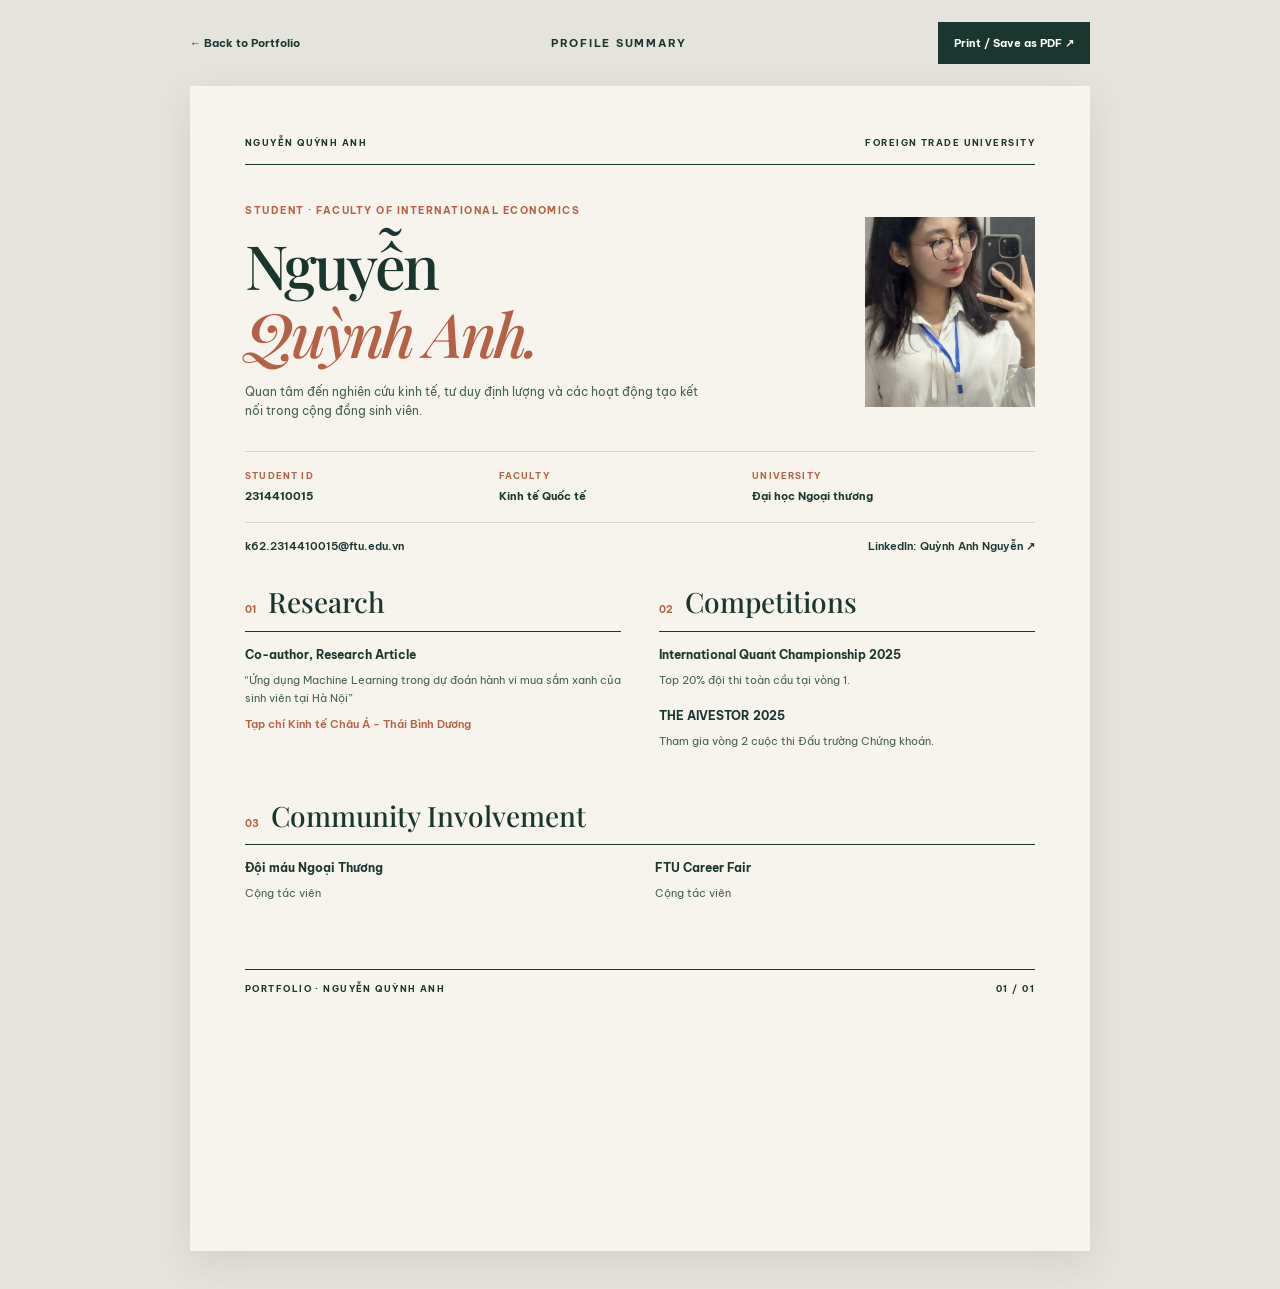
==== pages/cv.html @ eab9ea21 "Initial portfolio" ====
<!doctype html>
<html lang="vi">
  <head>
    <meta charset="UTF-8" />
    <meta name="viewport" content="width=device-width, initial-scale=1" />
    <meta name="theme-color" content="#f7f4ed" />
    <meta name="description" content="Hồ sơ tóm tắt của Nguyễn Quỳnh Anh, sinh viên Khoa Kinh tế Quốc tế, Trường Đại học Ngoại thương." />
    <title>Profile Summary — Nguyễn Quỳnh Anh</title>
    <link rel="icon" href="../assets/icons/favicon.svg" type="image/svg+xml" />
    <link rel="preconnect" href="https://fonts.googleapis.com" />
    <link rel="preconnect" href="https://fonts.gstatic.com" crossorigin />
    <link href="https://fonts.googleapis.com/css2?family=Be+Vietnam+Pro:wght@400;500;600;700&family=Playfair+Display:ital,wght@0,500;0,600;0,700;1,500;1,600&display=swap" rel="stylesheet" />
    <link rel="stylesheet" href="../assets/css/cv.css" />
  </head>
  <body>
    <header class="cv-toolbar"><a href="../index.html">← Back to Portfolio</a><span>PROFILE SUMMARY</span><button type="button" onclick="window.print()">Print / Save as PDF ↗</button></header>
    <main class="cv-sheet">
      <div class="cv-topline"><span>NGUYỄN QUỲNH ANH</span><span>FOREIGN TRADE UNIVERSITY</span></div>
      <header class="cv-header">
        <div><p class="cv-eyebrow">STUDENT · FACULTY OF INTERNATIONAL ECONOMICS</p><h1>Nguyễn<br /><em>Quỳnh Anh.</em></h1><p class="cv-summary">Quan tâm đến nghiên cứu kinh tế, tư duy định lượng và các hoạt động tạo kết nối trong cộng đồng sinh viên.</p></div>
        <img src="../assets/images/profile-portrait.jpg" alt="Chân dung Nguyễn Quỳnh Anh" width="1278" height="2560" />
      </header>
      <div class="cv-meta"><div><span>STUDENT ID</span><strong>2314410015</strong></div><div><span>FACULTY</span><strong>Kinh tế Quốc tế</strong></div><div><span>UNIVERSITY</span><strong>Đại học Ngoại thương</strong></div></div>
      <div class="cv-contact"><a href="mailto:k62.2314410015@ftu.edu.vn">k62.2314410015@ftu.edu.vn</a><a href="https://www.linkedin.com/in/qu%E1%BB%B3nh-anh-nguy%E1%BB%85n-b60a093b4/" target="_blank" rel="noopener noreferrer">LinkedIn: Quỳnh Anh Nguyễn ↗</a></div>
      <div class="cv-columns">
        <section><h2><span>01</span> Research</h2><article><h3>Co-author, Research Article</h3><p>“Ứng dụng Machine Learning trong dự đoán hành vi mua sắm xanh của sinh viên tại Hà Nội”</p><p class="cv-sub">Tạp chí Kinh tế Châu Á - Thái Bình Dương</p></article></section>
        <section><h2><span>02</span> Competitions</h2><article><h3>International Quant Championship 2025</h3><p>Top 20% đội thi toàn cầu tại vòng 1.</p></article><article><h3>THE AIVESTOR 2025</h3><p>Tham gia vòng 2 cuộc thi Đấu trường Chứng khoán.</p></article></section>
        <section class="cv-wide"><h2><span>03</span> Community Involvement</h2><div class="cv-activity-grid"><article><h3>Đội máu Ngoại Thương</h3><p>Cộng tác viên</p></article><article><h3>FTU Career Fair</h3><p>Cộng tác viên</p></article></div></section>
      </div>
      <footer class="cv-footer"><span>PORTFOLIO · NGUYỄN QUỲNH ANH</span><span>01 / 01</span></footer>
    </main>
  </body>
</html>
---- assets/css/cv.css ----
:root { --paper: #f7f4ed; --ink: #19362f; --rust: #b66145; --line: #d8d5ca; }
* { box-sizing: border-box; }
body { margin: 0; background: #e5e4dc; color: var(--ink); font-family: "Be Vietnam Pro", Arial, sans-serif; font-size: 12px; line-height: 1.65; }
a { color: inherit; text-decoration: none; }
button { font: inherit; }
button, a { cursor: pointer; }
:focus-visible { outline: 3px solid var(--rust); outline-offset: 3px; }
.cv-toolbar { display: flex; max-width: 930px; align-items: center; justify-content: space-between; gap: 20px; margin: 22px auto; padding: 0 15px; font-size: 11px; font-weight: 700; }
.cv-toolbar > span { letter-spacing: .16em; }
.cv-toolbar a:hover { color: var(--rust); }
.cv-toolbar button { border: 0; padding: 12px 16px; background: var(--ink); color: white; }
.cv-toolbar button:hover { background: var(--rust); }
.cv-sheet { width: min(100% - 30px, 900px); min-height: 1165px; margin: 0 auto 38px; padding: 50px 55px 36px; background: var(--paper); box-shadow: 0 12px 36px rgba(20,40,30,.1); }
.cv-topline, .cv-footer { display: flex; justify-content: space-between; gap: 20px; border-bottom: 1px solid var(--ink); padding-bottom: 13px; font-size: 9px; font-weight: 700; letter-spacing: .16em; }
.cv-header { display: grid; grid-template-columns: 1fr 170px; align-items: center; gap: 35px; padding: 38px 0 30px; }
.cv-eyebrow { margin: 0 0 12px; color: var(--rust); font-size: 10px; font-weight: 700; letter-spacing: .15em; }
h1, h2 { font-family: "Playfair Display", Georgia, serif; font-weight: 500; }
h1 { margin: 0; font-size: 61px; line-height: 1.1; letter-spacing: -.05em; }
h1 em { color: var(--rust); font-weight: 500; }
.cv-summary { max-width: 470px; margin: 16px 0 0; color: #456056; }
.cv-header img { width: 170px; height: 190px; object-fit: cover; object-position: center 28%; }
.cv-meta { display: grid; grid-template-columns: 1fr 1fr 1.2fr; gap: 18px; border-top: 1px solid var(--line); border-bottom: 1px solid var(--line); padding: 17px 0; }
.cv-meta div { display: flex; flex-direction: column; gap: 3px; }
.cv-meta span { color: var(--rust); font-size: 9px; font-weight: 700; letter-spacing: .13em; }
.cv-meta strong { font-size: 11px; }
.cv-contact { display: flex; justify-content: space-between; flex-wrap: wrap; gap: 8px 20px; padding-top: 14px; font-size: 11px; font-weight: 600; }
.cv-contact a:hover { color: var(--rust); }
.cv-columns { display: grid; grid-template-columns: 1fr 1fr; gap: 30px 38px; padding-top: 29px; }
.cv-columns section { min-width: 0; }
.cv-columns h2 { display: flex; align-items: baseline; gap: 12px; margin: 0 0 14px; padding-bottom: 10px; border-bottom: 1px solid var(--ink); font-size: 28px; line-height: 1.3; }
.cv-columns h2 span { color: var(--rust); font-family: "Be Vietnam Pro", Arial, sans-serif; font-size: 10px; font-weight: 700; }
.cv-columns article { margin-bottom: 18px; }
.cv-columns h3 { margin: 0 0 7px; font-size: 12px; line-height: 1.5; }
.cv-columns p { margin: 0; color: #456056; font-size: 11px; }
.cv-columns .cv-sub { margin-top: 8px; color: var(--rust); font-weight: 600; }
.cv-wide { grid-column: 1 / -1; }
.cv-activity-grid { display: grid; grid-template-columns: 1fr 1fr; gap: 30px; }
.cv-footer { margin-top: 48px; border-top: 1px solid var(--ink); border-bottom: 0; padding: 12px 0 0; }
@media (max-width: 620px) {
  .cv-toolbar > span { display: none; }
  .cv-sheet { padding: 28px 25px; }
  .cv-header { grid-template-columns: 1fr 115px; gap: 15px; }
  h1 { font-size: clamp(38px, 9vw, 55px); }
  .cv-header img { width: 115px; height: 155px; }
  .cv-meta { grid-template-columns: 1fr 1fr; }
  .cv-columns { grid-template-columns: 1fr; gap: 10px; }
  .cv-wide { grid-column: auto; }
}
@media print {
  @page { size: A4; margin: 0; }
  body { background: white; -webkit-print-color-adjust: exact; print-color-adjust: exact; }
  .cv-toolbar { display: none; }
  .cv-sheet { width: 210mm; min-height: 297mm; margin: 0; padding: 17mm 17mm 10mm; box-shadow: none; }
  .cv-columns { break-inside: avoid; }
}
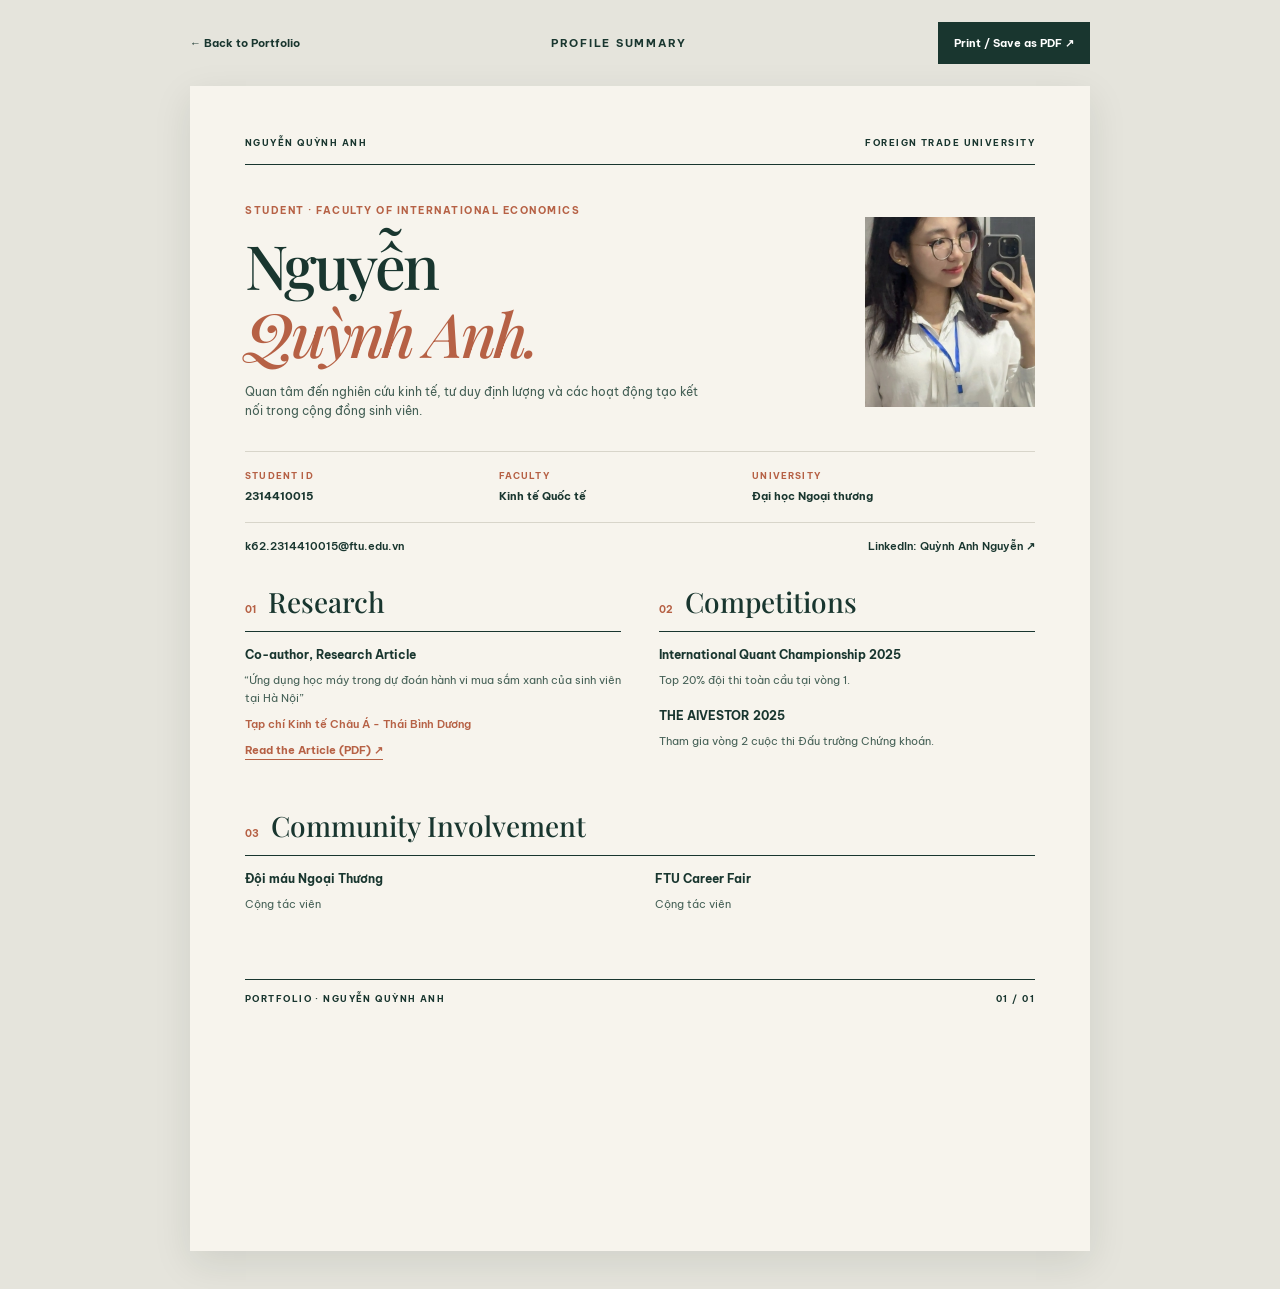
==== commit af9d9abd: "add pdf link" ====
--- a/pages/cv.html
+++ b/pages/cv.html
@@ -10,7 +10,7 @@
     <link rel="preconnect" href="https://fonts.googleapis.com" />
     <link rel="preconnect" href="https://fonts.gstatic.com" crossorigin />
     <link href="https://fonts.googleapis.com/css2?family=Be+Vietnam+Pro:wght@400;500;600;700&family=Playfair+Display:ital,wght@0,500;0,600;0,700;1,500;1,600&display=swap" rel="stylesheet" />
-    <link rel="stylesheet" href="../assets/css/cv.css" />
+    <link rel="stylesheet" href="../assets/css/cv.css?v=journal-link-1" />
   </head>
   <body>
     <header class="cv-toolbar"><a href="../index.html">← Back to Portfolio</a><span>PROFILE SUMMARY</span><button type="button" onclick="window.print()">Print / Save as PDF ↗</button></header>
@@ -23,7 +23,7 @@
       <div class="cv-meta"><div><span>STUDENT ID</span><strong>2314410015</strong></div><div><span>FACULTY</span><strong>Kinh tế Quốc tế</strong></div><div><span>UNIVERSITY</span><strong>Đại học Ngoại thương</strong></div></div>
       <div class="cv-contact"><a href="mailto:k62.2314410015@ftu.edu.vn">k62.2314410015@ftu.edu.vn</a><a href="https://www.linkedin.com/in/qu%E1%BB%B3nh-anh-nguy%E1%BB%85n-b60a093b4/" target="_blank" rel="noopener noreferrer">LinkedIn: Quỳnh Anh Nguyễn ↗</a></div>
       <div class="cv-columns">
-        <section><h2><span>01</span> Research</h2><article><h3>Co-author, Research Article</h3><p>“Ứng dụng Machine Learning trong dự đoán hành vi mua sắm xanh của sinh viên tại Hà Nội”</p><p class="cv-sub">Tạp chí Kinh tế Châu Á - Thái Bình Dương</p></article></section>
+        <section><h2><span>01</span> Research</h2><article><h3>Co-author, Research Article</h3><p>“Ứng dụng học máy trong dự đoán hành vi mua sắm xanh của sinh viên tại Hà Nội”</p><p class="cv-sub">Tạp chí Kinh tế Châu Á - Thái Bình Dương</p><a class="cv-publication-link" href="https://tapchiktcatbd.vn/uploads/files/20260907202247_kT4Kki_tap-chi-vien-kinh-te-so-dac-biet-t8-gni.pdf#page=195" target="_blank" rel="noopener noreferrer">Read the Article (PDF) ↗</a></article></section>
         <section><h2><span>02</span> Competitions</h2><article><h3>International Quant Championship 2025</h3><p>Top 20% đội thi toàn cầu tại vòng 1.</p></article><article><h3>THE AIVESTOR 2025</h3><p>Tham gia vòng 2 cuộc thi Đấu trường Chứng khoán.</p></article></section>
         <section class="cv-wide"><h2><span>03</span> Community Involvement</h2><div class="cv-activity-grid"><article><h3>Đội máu Ngoại Thương</h3><p>Cộng tác viên</p></article><article><h3>FTU Career Fair</h3><p>Cộng tác viên</p></article></div></section>
       </div>
--- a/assets/css/cv.css
+++ b/assets/css/cv.css
@@ -33,6 +33,8 @@
 .cv-columns h3 { margin: 0 0 7px; font-size: 12px; line-height: 1.5; }
 .cv-columns p { margin: 0; color: #456056; font-size: 11px; }
 .cv-columns .cv-sub { margin-top: 8px; color: var(--rust); font-weight: 600; }
+.cv-publication-link { display: inline-block; margin-top: 8px; border-bottom: 1px solid var(--rust); color: var(--rust); font-size: 11px; font-weight: 700; }
+.cv-publication-link:hover { color: var(--ink); border-color: var(--ink); }
 .cv-wide { grid-column: 1 / -1; }
 .cv-activity-grid { display: grid; grid-template-columns: 1fr 1fr; gap: 30px; }
 .cv-footer { margin-top: 48px; border-top: 1px solid var(--ink); border-bottom: 0; padding: 12px 0 0; }
